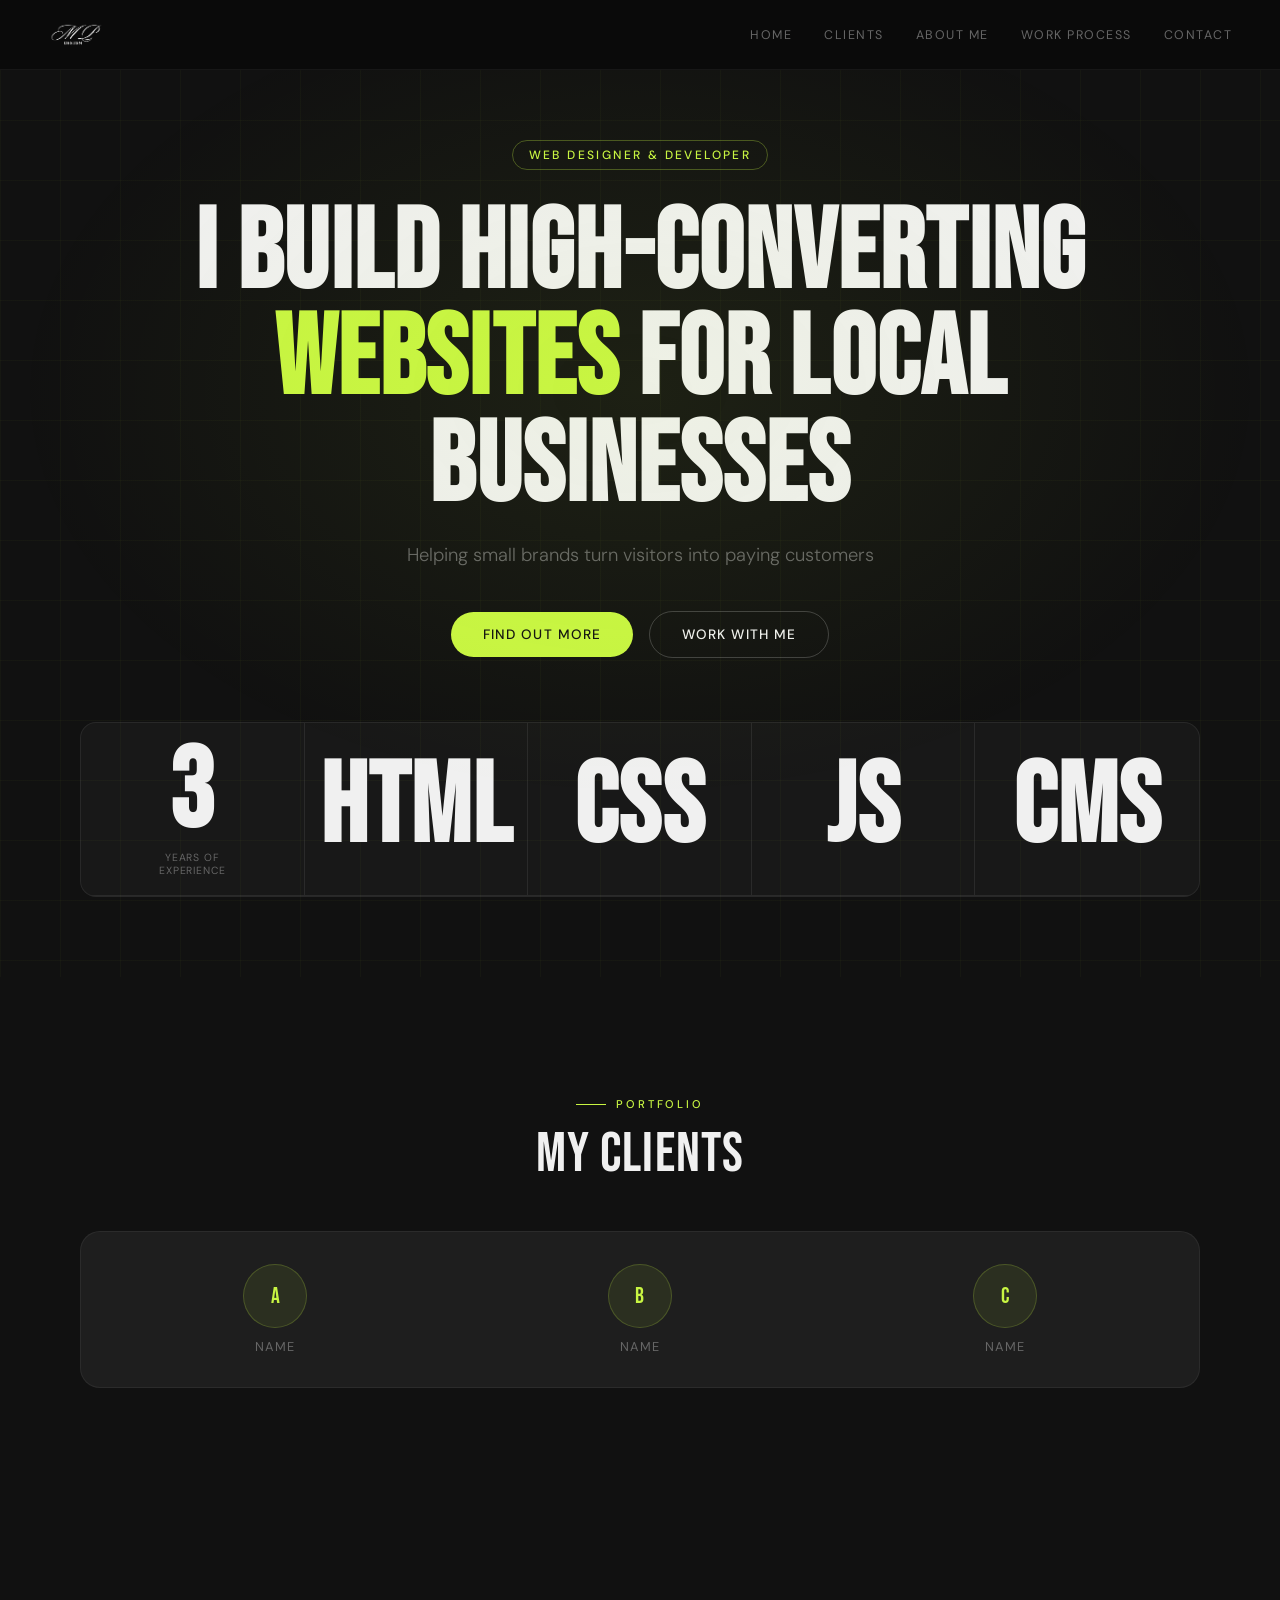
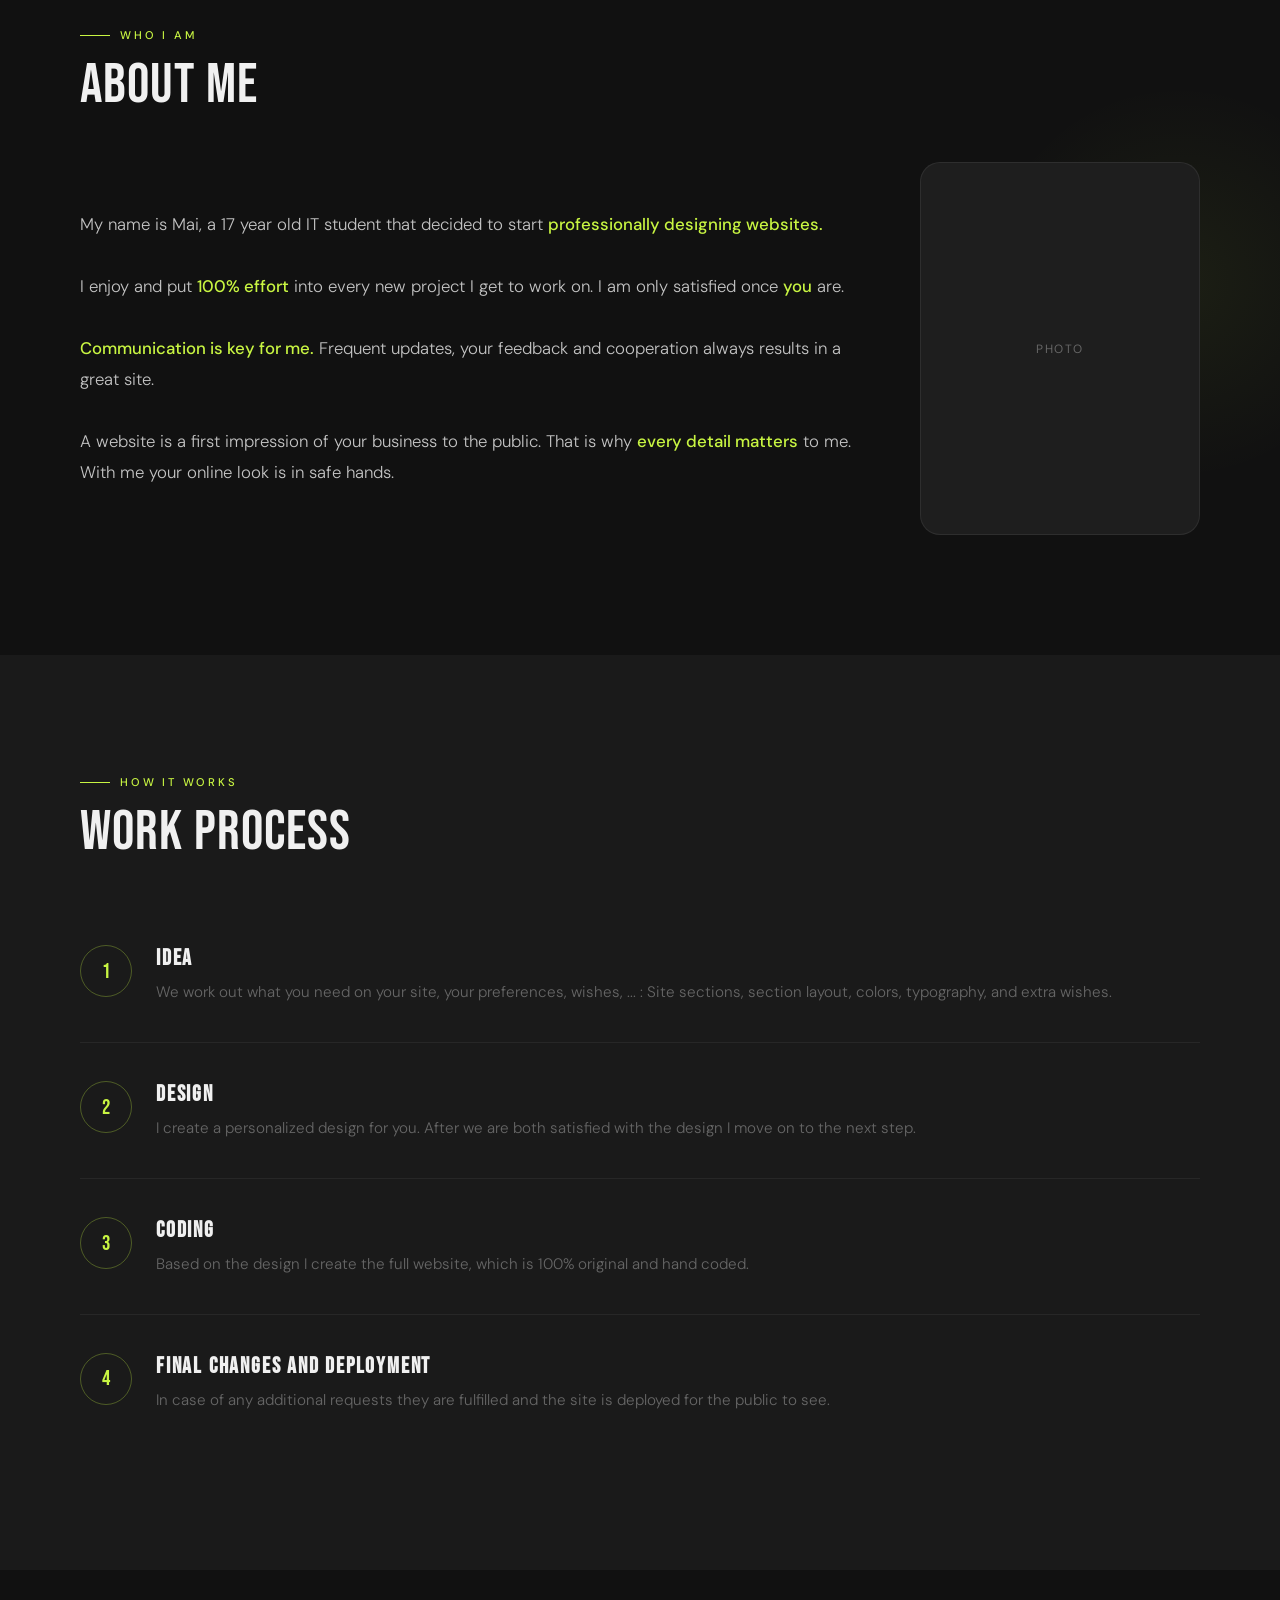
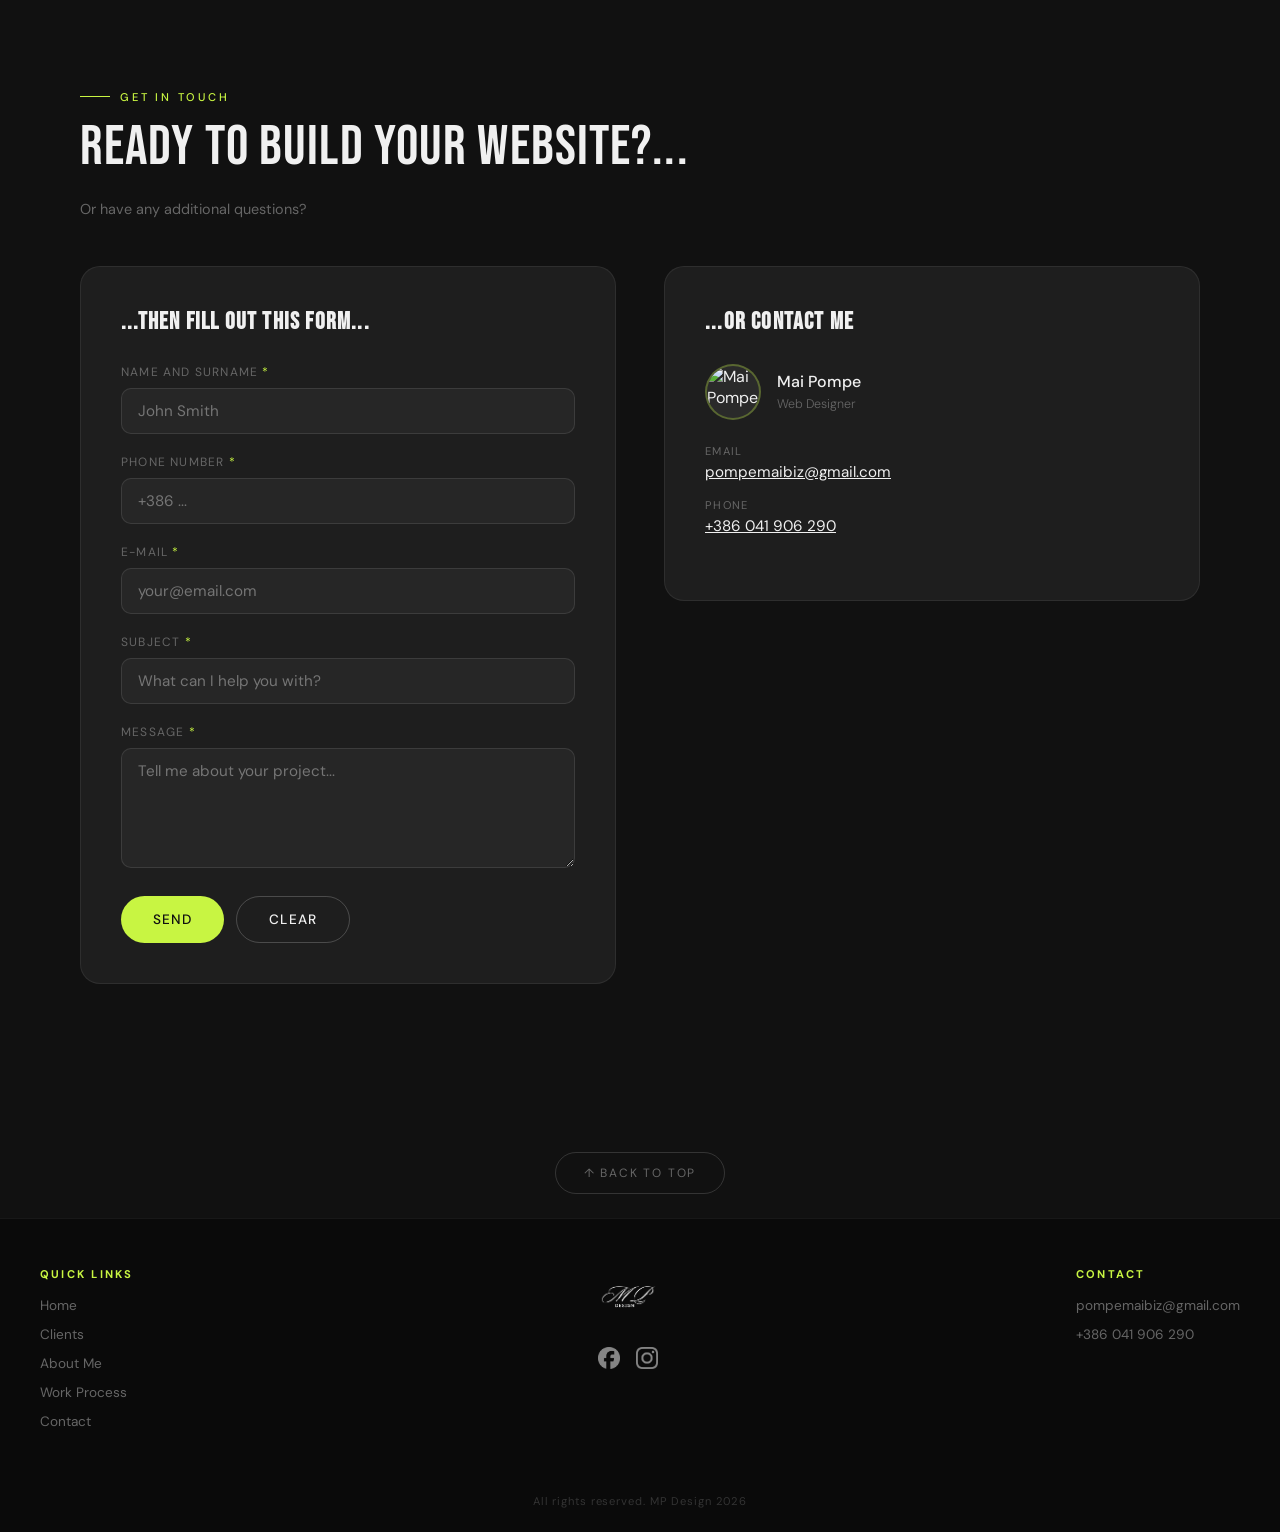
==== index.html @ 606eedf9 "Add files via upload" ====
<!DOCTYPE html>
<html lang="en">
<head>
    <meta charset="UTF-8">
    <meta name="viewport" content="width=device-width, initial-scale=1.0">
    <title>MP Design</title>

    <link rel="preconnect" href="https://fonts.googleapis.com">
    <link rel="preconnect" href="https://fonts.gstatic.com" crossorigin>
    <link href="https://fonts.googleapis.com/css2?family=Bebas+Neue&family=DM+Sans:ital,opsz,wght@0,9..40,300;0,9..40,400;0,9..40,500;1,9..40,300&display=swap" rel="stylesheet">

    <link rel="stylesheet" href="portfolio.css">
</head>
<body>
    <nav id="navbar">
        <div class="nav-logo">
            <img src="img/logoWhite.png" alt="logo">
        </div>
        <button class="nav-toggle" id="toggle" aria-label="Toggle menu">
            <span></span><span></span><span></span>
        </button>
    </nav>

    <div class="nav-drawer" id="drawer">
        <a href="#landingPage">Home</a>
        <a href="#clients">Clients</a>
        <a href="#aboutMe">About Me</a>
        <a href="#workProcess">Work Process</a>
        <a href="#contact">Contact</a>
    </div>

    <nav id="desktopNavbar">
        <img src="img/logoWhite.png" alt="logo">
        <a href="#landingPage">Home</a>
        <a href="#clients">Clients</a>
        <a href="#aboutMe">About Me</a>
        <a href="#workProcess">Work Process</a>
        <a href="#contact">Contact</a>
    </nav>

    <section id="landingPage">
        <div class="landing-eyebrow">Web Designer & Developer</div>
        <h1>I Build High-Converting <span class="accent">Websites</span> for Local Businesses</h1>
        <h2>Helping small brands turn visitors into paying customers</h2>

        <div id="landingPageButtons">
            <button type="button" class="btn-primary" onclick="location.href='#aboutMe'">Find out more</button>
            <button type="button" class="btn-secondary" onclick="location.href='#contact'">Work with me</button>
        </div>

        <div id="skillsLine">
            <div class="skillBox">
                <h1>3</h1>
                <p>Years of experience</p>
            </div>
            <div class="skillBox"><h1>HTML</h1></div>
            <div class="skillBox"><h1>CSS</h1></div>
            <div class="skillBox"><h1>JS</h1></div>
            <div class="skillBox"><h1>CMS</h1></div>
        </div>
    </section>

    <section id="clients" class="reveal">
        <div class="section-label">Portfolio</div>
        <div class="section-title">MY CLIENTS</div>

        <div id="clientLine">
            <div class="client">
                <div class="client-avatar">A</div>
                <p>Name</p>
            </div>
            <div class="client">
                <div class="client-avatar">B</div>
                <p>Name</p>
            </div>
            <div class="client">
                <div class="client-avatar">C</div>
                <p>Name</p>
            </div>
        </div>
    </section>

    <section id="aboutMe" class="reveal">
        <div class="section-label">Who I am</div>
        <div class="section-title">ABOUT ME</div>

        <div id="aboutMeContent">
            <p>
                My name is Mai, a 17 year old IT student
                that decided to start <span class="highlight">professionally
                designing websites.</span><br><br>

                I enjoy and put <span class="highlight">100% effort</span> into every new
                project I get to work on. I am only satisfied
                once <span class="highlight">you</span> are.<br><br>

                <span class="highlight">Communication is key for me.</span> Frequent
                updates, your feedback and cooperation
                always results in a great site.<br><br>

                A website is a first impression of your
                business to the public. That is why <span class="highlight">every
                detail matters</span> to me. With me your online
                look is in safe hands.
            </p>

            <div class="about-image-wrap">
                <img src="#" alt="Mai Pompe - Owner" onerror="this.style.display='none';this.nextElementSibling.style.display='flex'">
                <div class="about-image-placeholder">Photo</div>
            </div>
        </div>
    </section>

    <section id="workProcess" class="reveal">
        <div class="section-label">How it works</div>
        <div class="section-title">WORK PROCESS</div>

        <div class="process-grid">
            <div class="processStep">
                <div class="processNumber"><p>1</p></div>
                <div class="processDescription">
                    <h2>IDEA</h2>
                    <p>We work out what you need on your site, your preferences, wishes, ... : Site sections, section layout, colors, typography, and extra wishes.</p>
                </div>
            </div>

            <div class="processStep">
                <div class="processNumber"><p>2</p></div>
                <div class="processDescription">
                    <h2>DESIGN</h2>
                    <p>I create a personalized design for you. After we are both satisfied with the design I move on to the next step.</p>
                </div>
            </div>

            <div class="processStep">
                <div class="processNumber"><p>3</p></div>
                <div class="processDescription">
                    <h2>CODING</h2>
                    <p>Based on the design I create the full website, which is 100% original and hand coded.</p>
                </div>
            </div>

            <div class="processStep">
                <div class="processNumber"><p>4</p></div>
                <div class="processDescription">
                    <h2>FINAL CHANGES AND DEPLOYMENT</h2>
                    <p>In case of any additional requests they are fulfilled and the site is deployed for the public to see.</p>
                </div>
            </div>
        </div>
    </section>

    <section id="contact" class="reveal">
        <div class="section-label">Get in touch</div>
        <div class="section-title">READY TO BUILD YOUR WEBSITE?...</div>
        <p>Or have any additional questions?</p>

        <div class="contact-layout">
            <form action="https://formspree.io/f/mpqjjole" method="POST">
                <h1>...THEN FILL OUT THIS FORM...</h1>

                <div class="form-group">
                    <label for="nameSurname">Name and Surname <span class="required">*</span></label>
                    <input type="text" id="nameSurname" name="Name and Surname" required placeholder="John Smith">
                </div>

                <div class="form-group">
                    <label for="phoneNumber">Phone Number <span class="required">*</span></label>
                    <input type="tel" id="phoneNumber" name="Phone Number" required placeholder="+386 ...">
                </div>

                <div class="form-group">
                    <label for="email">E-mail <span class="required">*</span></label>
                    <input type="email" id="email" name="E-mail" required placeholder="your@email.com">
                </div>

                <div class="form-group">
                    <label for="subject">Subject <span class="required">*</span></label>
                    <input type="text" id="subject" name="Subject" required placeholder="What can I help you with?">
                </div>

                <div class="form-group">
                    <label for="message">Message <span class="required">*</span></label>
                    <textarea id="message" name="Message" placeholder="Tell me about your project..."></textarea>
                </div>

                <div id="formButtons">
                    <button type="submit" class="btn-primary">SEND</button>
                    <button type="reset" class="btn-secondary">CLEAR</button>
                </div>
            </form>

            <div id="contactInfo">
                <h1>...OR CONTACT ME</h1>

                <div class="specificContactInfo" id="ownerContactInfo">
                    <img src="#" alt="Mai Pompe - Owner" onerror="this.style.background='#2a2a2a'">
                    <h3>Mai Pompe <br><span>Web Designer</span></h3>
                </div>

                <div class="specificContactInfo">
                    <div class="contact-detail-row">
                        <span class="label">Email</span>
                        <span class="value"><a href="mailto:pompemaibiz@gmail.com">pompemaibiz@gmail.com</a></span>
                    </div>
                    <div class="contact-detail-row">
                        <span class="label">Phone</span>
                        <span class="value"><a href="tel:+386041906290">+386 041 906 290</a></span>
                    </div>
                </div>
            </div>
        </div>
    </section>

    <div id="backToTopButton">
        <button type="button" onclick="window.scrollTo({top:0,behavior:'smooth'})">↑ BACK TO TOP</button>
    </div>

    <footer>
        <div class="footer-inner">
            <div class="footerSection">
                <h2>Quick Links</h2>
                <a href="#landingPage">Home</a>
                <a href="#clients">Clients</a>
                <a href="#aboutMe">About Me</a>
                <a href="#workProcess">Work Process</a>
                <a href="#contact">Contact</a>
            </div>

            <div class="footerSection" style="align-items:center;">
                <img src="img/logoWhite.png" alt="logo" class="footer-logo">
                <div id="socialMedia">
                    <a href="https://www.facebook.com/profile.php?id=61580860101580"><img src="img/facebookLogo.png" alt="Facebook"></a>
                    <a href="https://www.instagram.com/mpcomponentry/"><img src="img/instagramLogo.png" alt="Instagram"></a>
                </div>
            </div>

            <div class="footerSection">
                <h2>Contact</h2>
                <a href="mailto:pompemaibiz@gmail.com">pompemaibiz@gmail.com</a>
                <a href="tel:+386041906290">+386 041 906 290</a>
            </div>
        </div>
    </footer>

    <p id="copyright">All rights reserved. MP Design 2026</p>

    <script src="portfolio.js"></script>
</body>
</html>
---- portfolio.css ----
:root {
    --lime: #c8f542;
    --dark: #111111;
    --mid: #1a1a1a;
    --surface: #1e1e1e;
    --muted: #666;
    --white: #f0f0f0;
}

*, *::before, *::after { box-sizing: border-box; margin: 0; padding: 0; }

html { scroll-behavior: smooth; }

body {
    background-color: var(--dark);
    color: var(--white);
    font-family: 'DM Sans', sans-serif;
    overflow-x: hidden;
}

/* ==MOBILE NAVBAR== */
#navbar {
    position: fixed;
    top: 0; left: 0; right: 0;
    height: 70px;
    background: rgba(10,10,10,0.92);
    backdrop-filter: blur(16px);
    border-bottom: 1px solid rgba(255,255,255,0.05);
    display: flex;
    align-items: center;
    justify-content: space-between;
    padding: 0 24px;
    z-index: 1000;
    transition: background 0.3s;
}
.nav-logo img { height: 60px; }

.nav-toggle {
    display: flex;
    flex-direction: column;
    gap: 5px;
    cursor: pointer;
    padding: 8px;
    background: none;
    border: none;
}
.nav-toggle span {
    display: block;
    width: 26px; height: 2px;
    background: var(--white);
    border-radius: 2px;
    transition: transform 0.35s cubic-bezier(.77,0,.18,1), opacity 0.25s ease;
    transform-origin: center;
}
#navbar.open .nav-toggle span:nth-child(1) { transform: translateY(7px) rotate(45deg); }
#navbar.open .nav-toggle span:nth-child(2) { opacity: 0; transform: scaleX(0); }
#navbar.open .nav-toggle span:nth-child(3) { transform: translateY(-7px) rotate(-45deg); }

.nav-drawer {
    position: fixed;
    top: 70px; left: 0; right: 0;
    background: rgba(10,10,10,0.97);
    backdrop-filter: blur(20px);
    display: flex;
    flex-direction: column;
    max-height: 0;
    overflow: hidden;
    transition: max-height 0.45s cubic-bezier(.77,0,.18,1), padding 0.35s ease;
    z-index: 999;
    border-bottom: 1px solid rgba(255,255,255,0.05);
}
#navbar.open ~ .nav-drawer { max-height: 400px; padding: 12px 0 20px; }

.nav-drawer a {
    font-family: 'DM Sans', sans-serif;
    font-size: 0.95rem;
    font-weight: 400;
    color: var(--muted);
    text-decoration: none;
    padding: 14px 28px;
    letter-spacing: 0.08em;
    text-transform: uppercase;
    display: flex; align-items: center; gap: 12px;
    transition: color 0.2s, background 0.2s;
}
.nav-drawer a::before {
    content: '';
    display: block;
    width: 5px; height: 5px;
    border-radius: 50%;
    background: var(--lime);
    opacity: 0;
    transition: opacity 0.2s, transform 0.2s;
    transform: scale(0.5);
}
.nav-drawer a:hover { color: var(--white); }
.nav-drawer a:hover::before { opacity: 1; transform: scale(1); }
#navbar.open ~ .nav-drawer a { animation: slideIn 0.4s ease both; }
#navbar.open ~ .nav-drawer a:nth-child(1) { animation-delay: 0.05s; }
#navbar.open ~ .nav-drawer a:nth-child(2) { animation-delay: 0.10s; }
#navbar.open ~ .nav-drawer a:nth-child(3) { animation-delay: 0.15s; }
#navbar.open ~ .nav-drawer a:nth-child(4) { animation-delay: 0.20s; }
#navbar.open ~ .nav-drawer a:nth-child(5) { animation-delay: 0.25s; }

@keyframes slideIn {
    from { opacity: 0; transform: translateX(-14px); }
    to   { opacity: 1; transform: translateX(0); }
}

/* ==DESKTOP NAVBAR== */
#desktopNavbar { display: none; }

/* ==LANDING PAGE== */
#landingPage {
    min-height: 100vh;
    display: flex;
    flex-direction: column;
    justify-content: center;
    align-items: center;
    text-align: center;
    padding: 120px 24px 60px;
    position: relative;
    overflow: hidden;
}

/* Background grain + grid */
#landingPage::before {
    content: '';
    position: absolute;
    inset: 0;
    background-image:
        linear-gradient(rgba(200,245,66,0.03) 1px, transparent 1px),
        linear-gradient(90deg, rgba(200,245,66,0.03) 1px, transparent 1px);
    background-size: 60px 60px;
    pointer-events: none;
}
#landingPage::after {
    content: '';
    position: absolute;
    inset: 0;
    background: radial-gradient(ellipse 70% 60% at 50% 40%, rgba(200,245,66,0.07) 0%, transparent 70%);
    pointer-events: none;
}

.landing-eyebrow {
    font-family: 'DM Sans', sans-serif;
    font-size: 0.75rem;
    font-weight: 500;
    letter-spacing: 0.2em;
    text-transform: uppercase;
    color: var(--lime);
    border: 1px solid rgba(200,245,66,0.3);
    padding: 6px 16px;
    border-radius: 100px;
    margin-bottom: 32px;
    opacity: 0;
    animation: fadeUp 0.8s ease 0.2s forwards;
}

#landingPage h1 {
    font-family: 'Bebas Neue', sans-serif;
    font-size: clamp(2.8rem, 10vw, 7rem);
    line-height: 0.95;
    letter-spacing: 0.01em;
    color: var(--white);
    max-width: 900px;
    opacity: 0;
    animation: fadeUp 0.9s ease 0.4s forwards;
}

#landingPage h1 .accent { color: var(--lime); }

#landingPage h2 {
    font-family: 'DM Sans', sans-serif;
    font-weight: 300;
    font-size: clamp(0.9rem, 2.5vw, 1.15rem);
    color: var(--muted);
    margin-top: 20px;
    max-width: 480px;
    line-height: 1.6;
    opacity: 0;
    animation: fadeUp 0.9s ease 0.6s forwards;
}

#landingPageButtons {
    display: flex;
    justify-content: center;
    align-items: center;
    gap: 16px;
    margin-top: 40px;
    flex-wrap: wrap;
    opacity: 0;
    animation: fadeUp 0.9s ease 0.8s forwards;
}

.btn-primary {
    background: var(--lime);
    color: #111;
    border: none;
    padding: 14px 32px;
    border-radius: 100px;
    font-family: 'DM Sans', sans-serif;
    font-size: 0.85rem;
    font-weight: 500;
    letter-spacing: 0.08em;
    text-transform: uppercase;
    cursor: pointer;
    transition: transform 0.2s ease, box-shadow 0.2s ease;
}
.btn-primary:hover {
    transform: translateY(-2px);
    box-shadow: 0 8px 30px rgba(200,245,66,0.35);
}

.btn-secondary {
    background: transparent;
    color: var(--white);
    border: 1px solid rgba(255,255,255,0.2);
    padding: 14px 32px;
    border-radius: 100px;
    font-family: 'DM Sans', sans-serif;
    font-size: 0.85rem;
    font-weight: 500;
    letter-spacing: 0.08em;
    text-transform: uppercase;
    cursor: pointer;
    transition: border-color 0.2s, color 0.2s, transform 0.2s;
}
.btn-secondary:hover {
    border-color: var(--lime);
    color: var(--lime);
    transform: translateY(-2px);
}

#skillsLine {
    background: rgba(255,255,255,0.03);
    border: 1px solid rgba(255,255,255,0.07);
    border-radius: 16px;
    display: grid;
    grid-template-columns: repeat(auto-fit, minmax(90px, 1fr));
    width: 100%;
    margin-top: 64px;
    opacity: 0;
    animation: fadeUp 0.9s ease 1s forwards;
    overflow: hidden;
}

.skillBox {
    display: flex;
    flex-direction: column;
    align-items: center;
    justify-content: center;
    padding: 18px 12px;
    border-right: 1px solid rgba(255,255,255,0.08);
    border-bottom: 1px solid rgba(255,255,255,0.08);
}
.skillBox:last-child { border-right: none; }

.skillBox h1 {
    font-family: 'Bebas Neue', sans-serif;
    font-size: clamp(1.1rem, 3vw, 1.6rem);
    letter-spacing: 0.05em;
    color: var(--lime);
    line-height: 1;
}

.skillBox p {
    color: var(--muted);
    font-size: 0.65rem;
    letter-spacing: 0.08em;
    text-transform: uppercase;
    text-align: center;
    max-width: 80px;
    margin-top: 4px;
}

@keyframes fadeUp {
    from { opacity: 0; transform: translateY(24px); }
    to   { opacity: 1; transform: translateY(0); }
}

/* ==SECTION SHARED== */
section { padding: 100px 24px; }

.section-label {
    font-family: 'DM Sans', sans-serif;
    font-size: 0.7rem;
    font-weight: 500;
    letter-spacing: 0.25em;
    text-transform: uppercase;
    color: var(--lime);
    display: flex;
    align-items: center;
    gap: 10px;
    margin-bottom: 16px;
}
.section-label::before {
    content: '';
    display: inline-block;
    width: 30px;
    height: 1px;
    background: var(--lime);
}

.section-title {
    font-family: 'Bebas Neue', sans-serif;
    font-size: clamp(2rem, 6vw, 3.5rem);
    letter-spacing: 0.02em;
    color: var(--white);
    line-height: 1;
    margin-bottom: 48px;
}

/* ==CLIENTS== */
#clients { text-align: center; }
#clients .section-label, #clients .section-title { justify-content: center; text-align: center; }
#clients .section-label { justify-content: center; }

#clientLine {
    background: var(--surface);
    border: 1px solid rgba(255,255,255,0.06);
    border-radius: 20px;
    display: flex;
    justify-content: space-around;
    align-items: center;
    padding: 32px 24px;
    gap: 24px;
    flex-wrap: wrap;
}

.client {
    display: flex;
    flex-direction: column;
    align-items: center;
    gap: 10px;
}

.client-avatar {
    height: 64px; width: 64px;
    border-radius: 50%;
    background: rgba(200,245,66,0.08);
    border: 1px solid rgba(200,245,66,0.2);
    display: flex;
    align-items: center;
    justify-content: center;
    font-family: 'Bebas Neue', sans-serif;
    font-size: 1.4rem;
    color: var(--lime);
}

.client p {
    color: var(--muted);
    font-size: 0.8rem;
    letter-spacing: 0.08em;
    text-transform: uppercase;
}

/* ==ABOUT ME== */
#aboutMe { position: relative; overflow: hidden; }

#aboutMe::before {
    content: '';
    position: absolute;
    right: -100px; top: 50%;
    transform: translateY(-50%);
    width: 400px; height: 400px;
    border-radius: 50%;
    background: radial-gradient(circle, rgba(200,245,66,0.06) 0%, transparent 70%);
    pointer-events: none;
}

#aboutMeContent {
    display: flex;
    flex-direction: column;
    gap: 40px;
}

#aboutMeContent p {
    color: rgba(240,240,240,0.8);
    font-weight: 300;
    font-size: 1rem;
    line-height: 1.85;
}

.highlight { color: var(--lime); font-weight: 500; }

.about-image-wrap {
    width: 100%;
    aspect-ratio: 3/4;
    max-height: 420px;
    background: var(--surface);
    border-radius: 20px;
    border: 1px solid rgba(255,255,255,0.07);
    overflow: hidden;
    position: relative;
}
.about-image-wrap img {
    width: 100%; height: 100%;
    object-fit: cover;
    display: block;
}
.about-image-placeholder {
    width: 100%; height: 100%;
    display: flex;
    align-items: center;
    justify-content: center;
    color: var(--muted);
    font-size: 0.75rem;
    letter-spacing: 0.12em;
    text-transform: uppercase;
}

/* ==WORK PROCESS== */
#workProcess { background: var(--mid); }

.process-grid {
    display: flex;
    flex-direction: column;
    gap: 2px;
}

.processStep {
    display: flex;
    align-items: flex-start;
    gap: 24px;
    padding: 28px 0;
    border-bottom: 1px solid rgba(255,255,255,0.06);
    transition: background 0.2s;
}
.processStep:last-child { border-bottom: none; }

.processNumber {
    flex-shrink: 0;
    background: transparent;
    border: 1px solid rgba(200,245,66,0.3);
    border-radius: 50%;
    height: 52px; width: 52px;
    display: flex;
    justify-content: center;
    align-items: center;
    transition: background 0.3s, border-color 0.3s;
}
.processStep:hover .processNumber {
    background: var(--lime);
    border-color: var(--lime);
}
.processNumber p {
    font-family: 'Bebas Neue', sans-serif;
    font-size: 1.3rem;
    color: var(--lime);
    transition: color 0.3s;
}
.processStep:hover .processNumber p { color: #111; }

.processDescription h2 {
    font-family: 'Bebas Neue', sans-serif;
    font-size: 1.4rem;
    letter-spacing: 0.08em;
    color: var(--white);
    margin-bottom: 8px;
}
.processDescription p {
    color: var(--muted);
    font-size: 0.9rem;
    line-height: 1.7;
    font-weight: 300;
}

/* ==CONTACT== */
#contact {}

#contact > p {
    color: var(--muted);
    font-size: 0.9rem;
    margin-bottom: 48px;
    margin-top: -24px;
}

.contact-layout {
    display: flex;
    flex-direction: column;
    gap: 48px;
}

#contact form {
    display: flex;
    flex-direction: column;
    gap: 20px;
    background: var(--surface);
    border: 1px solid rgba(255,255,255,0.07);
    border-radius: 20px;
    padding: 32px 24px;
}

#contact form h1 {
    font-family: 'Bebas Neue', sans-serif;
    font-size: 1.5rem;
    letter-spacing: 0.05em;
    color: var(--white);
    margin-bottom: 8px;
}

.form-group {
    display: flex;
    flex-direction: column;
    gap: 8px;
}

#contact form label {
    color: var(--muted);
    font-size: 0.75rem;
    letter-spacing: 0.1em;
    text-transform: uppercase;
}

#contact form input,
#contact form textarea {
    background: rgba(255,255,255,0.04);
    border: 1px solid rgba(255,255,255,0.1);
    border-radius: 10px;
    padding: 12px 16px;
    color: var(--white);
    font-family: 'DM Sans', sans-serif;
    font-size: 0.95rem;
    transition: border-color 0.2s, background 0.2s;
    outline: none;
}
#contact form input:focus,
#contact form textarea:focus {
    border-color: var(--lime);
    background: rgba(200,245,66,0.04);
}
#contact form textarea { min-height: 120px; resize: vertical; }

.required { color: var(--lime); }

#formButtons {
    display: flex;
    gap: 12px;
    padding-top: 8px;
}

#contactInfo {
    background: var(--surface);
    border: 1px solid rgba(255,255,255,0.07);
    border-radius: 20px;
    padding: 32px 24px;
}

#contactInfo h1 {
    font-family: 'Bebas Neue', sans-serif;
    font-size: 1.5rem;
    letter-spacing: 0.05em;
    color: var(--white);
    margin-bottom: 28px;
}

.specificContactInfo {
    margin-bottom: 24px;
}

#ownerContactInfo {
    display: flex;
    flex-direction: row;
    align-items: center;
    gap: 16px;
    margin-bottom: 24px;
}

#ownerContactInfo img {
    height: 56px; width: 56px;
    border-radius: 50%;
    object-fit: cover;
    background: var(--mid);
    border: 2px solid rgba(200,245,66,0.3);
}

#ownerContactInfo h3 {
    color: var(--white);
    font-weight: 500;
    font-size: 1rem;
}
#ownerContactInfo h3 span {
    color: var(--muted);
    font-size: 0.78rem;
    font-weight: 300;
}

.contact-detail-row {
    display: flex;
    flex-direction: column;
    gap: 4px;
    margin-bottom: 16px;
}
.contact-detail-row .label {
    color: var(--muted);
    font-size: 0.7rem;
    letter-spacing: 0.12em;
    text-transform: uppercase;
}
.contact-detail-row .value {
    color: var(--white);
    font-size: 0.95rem;
}

.contact-detail-row .value a {
    color: var(--white);
    font-size: 0.95rem;
}

/* ==BACK TO TOP== */
#backToTopButton {
    display: flex;
    justify-content: center;
    padding: 48px 0 24px;
}
#backToTopButton button {
    background: transparent;
    border: 1px solid rgba(255,255,255,0.15);
    color: var(--muted);
    font-family: 'DM Sans', sans-serif;
    font-size: 0.75rem;
    letter-spacing: 0.15em;
    text-transform: uppercase;
    padding: 12px 28px;
    border-radius: 100px;
    cursor: pointer;
    display: flex;
    align-items: center;
    gap: 8px;
    transition: color 0.2s, border-color 0.2s;
}
#backToTopButton button:hover {
    color: var(--lime);
    border-color: var(--lime);
}

/* ==FOOTER== */
footer {
    background: #0a0a0a;
    border-top: 1px solid rgba(255,255,255,0.06);
    display: flex;
    flex-direction: column;
    align-items: center;
    padding: 48px 24px;
    gap: 40px;
}

.footer-inner {
    width: 100%;
    max-width: 1200px;
    display: flex;
    flex-direction: column;
    gap: 40px;
}

.footerSection { display: flex; flex-direction: column; gap: 12px; }
.footerSection h2 {
    font-family: 'DM Sans', sans-serif;
    font-size: 0.7rem;
    letter-spacing: 0.2em;
    text-transform: uppercase;
    color: var(--lime);
    margin-bottom: 4px;
}
.footerSection p,
.footerSection a {
    color: var(--muted);
    font-size: 0.85rem;
    text-decoration: none;
    transition: color 0.2s;
}
.footerSection a:hover { color: var(--white); }

footer img.footer-logo { width: 60px; height: 60px; margin-bottom: 8px; }

#socialMedia { display: flex; gap: 16px; }
#socialMedia img {
    height: 22px; width: 22px;
    opacity: 0.5;
    transition: opacity 0.2s;
    cursor: pointer;
}
#socialMedia img:hover { opacity: 1; }

#copyright {
    color: #333;
    font-size: 0.7rem;
    letter-spacing: 0.08em;
    background: #0a0a0a;
    text-align: center;
    padding: 16px 0 24px;
}

/* ==SCROLL REVEAL== */
.reveal {
    opacity: 0;
    transform: translateY(30px);
    transition: opacity 0.7s ease, transform 0.7s ease;
}
.reveal.visible {
    opacity: 1;
    transform: none;
}

/* ==DESKTOP BREAKPOINT== */
@media (min-width: 768px) {
    #navbar { display: none; }
    .nav-drawer { display: none; }

    #desktopNavbar {
        display: flex;
        position: fixed;
        top: 0; left: 0; right: 0;
        height: 70px;
        background: rgba(10,10,10,0.92);
        backdrop-filter: blur(16px);
        border-bottom: 1px solid rgba(255,255,255,0.05);
        align-items: center;
        padding: 0 48px;
        z-index: 1000;
        gap: 32px;
    }

    #desktopNavbar img { height: 56px; margin-right: auto; }

    #desktopNavbar a {
        font-family: 'DM Sans', sans-serif;
        font-size: 0.78rem;
        font-weight: 400;
        letter-spacing: 0.12em;
        text-transform: uppercase;
        color: var(--muted);
        text-decoration: none;
        transition: color 0.2s;
        position: relative;
    }
    #desktopNavbar a::after {
        content: '';
        position: absolute;
        bottom: -4px; left: 0; right: 0;
        height: 1px;
        background: var(--lime);
        transform: scaleX(0);
        transition: transform 0.25s ease;
    }
    #desktopNavbar a:hover { color: var(--white); }
    #desktopNavbar a:hover::after { transform: scaleX(1); }

    /* LANDING */
    #landingPage { padding-top: 100px; }

    /* ABOUT */
    #aboutMeContent {
        flex-direction: row;
        align-items: center;
        gap: 60px;
    }
    #aboutMeContent p { font-size: 1.05rem; }
    .about-image-wrap {
        flex-shrink: 0;
        width: 280px;
        max-height: 380px;
    }

    /* PROCESS */
    .processStep { padding: 36px 0; }
    .processDescription p { font-size: 0.95rem; }

    /* CONTACT */
    .contact-layout { flex-direction: row; align-items: flex-start; }
    #contact form, #contactInfo { flex: 1; }

    /* FOOTER */
    .footer-inner {
        flex-direction: row;
        justify-content: space-between;
        align-items: flex-start;
    }

    .footerSection { min-width: 140px; }
}

@media (min-width: 1024px) {
    section { padding: 120px 80px; }
    #landingPage { padding: 140px 80px 80px; }
    #contact form { padding: 40px; }
    #contactInfo { padding: 40px; }
}
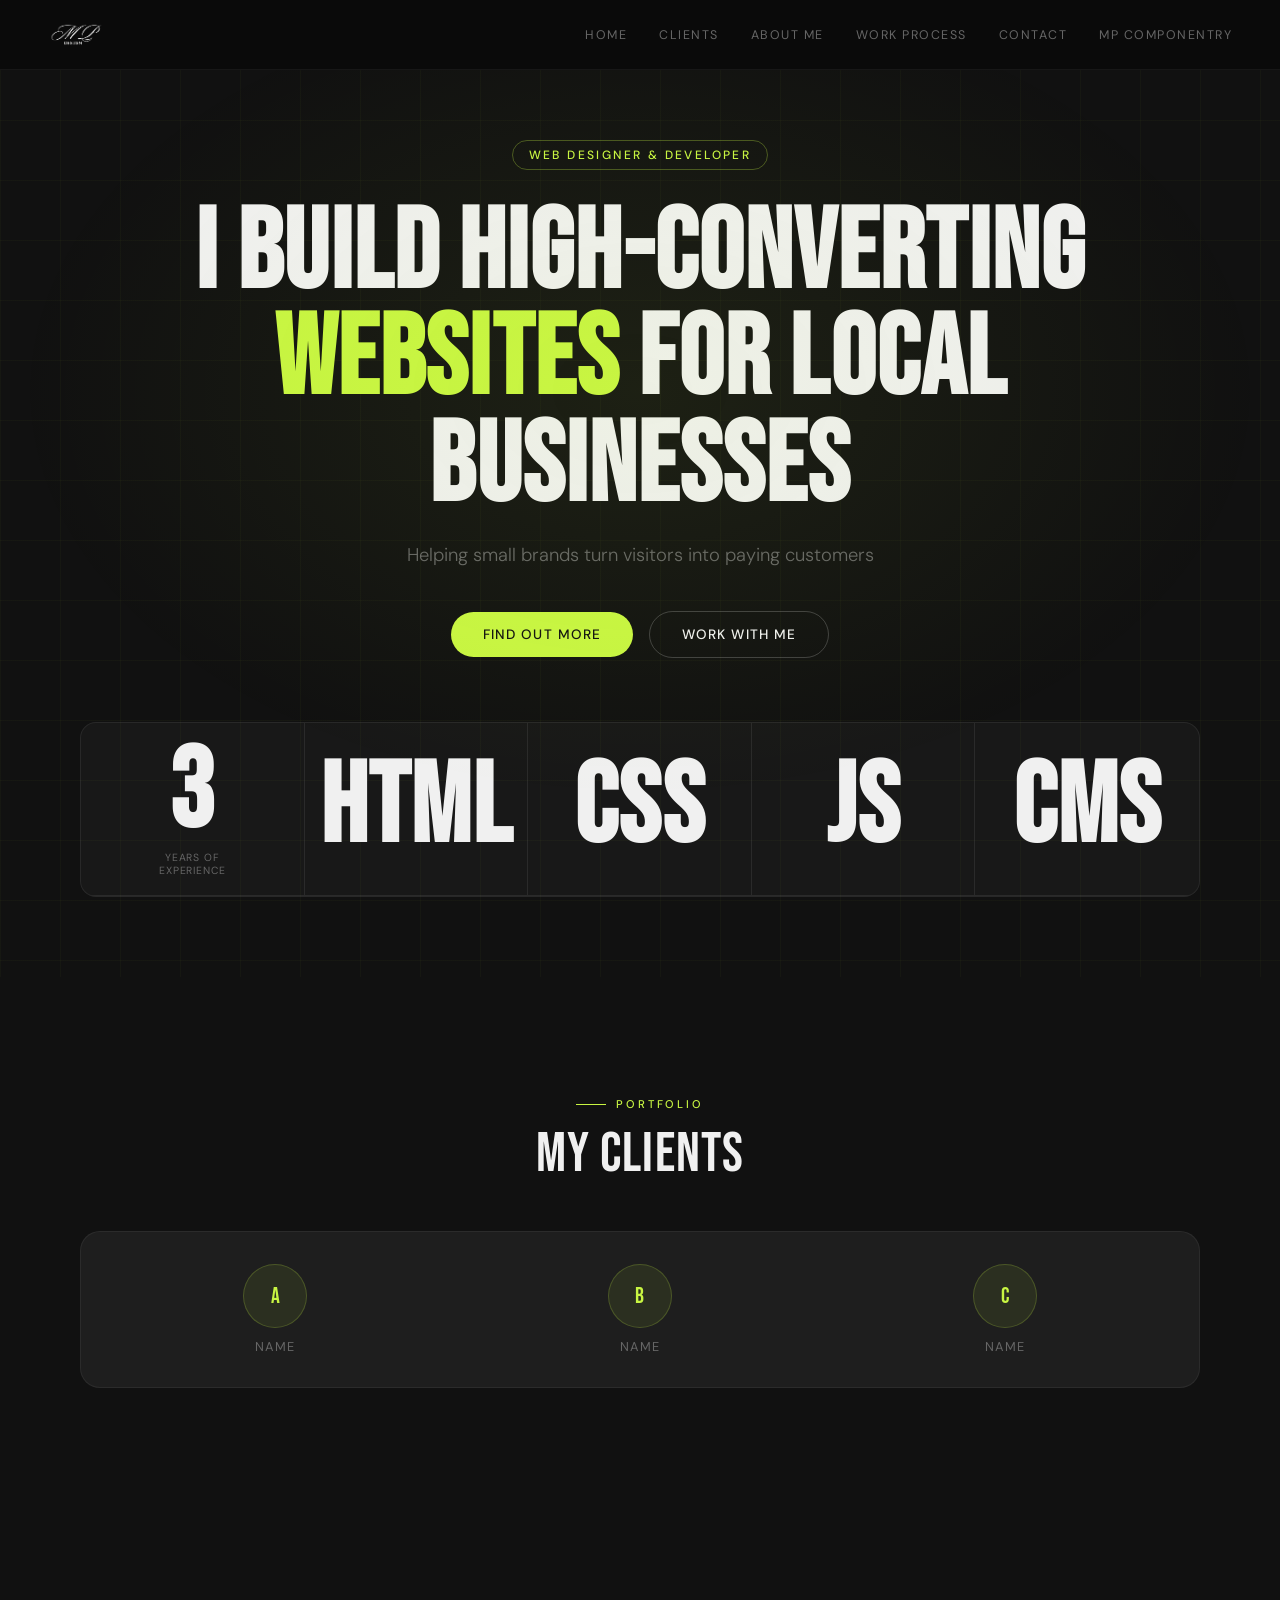
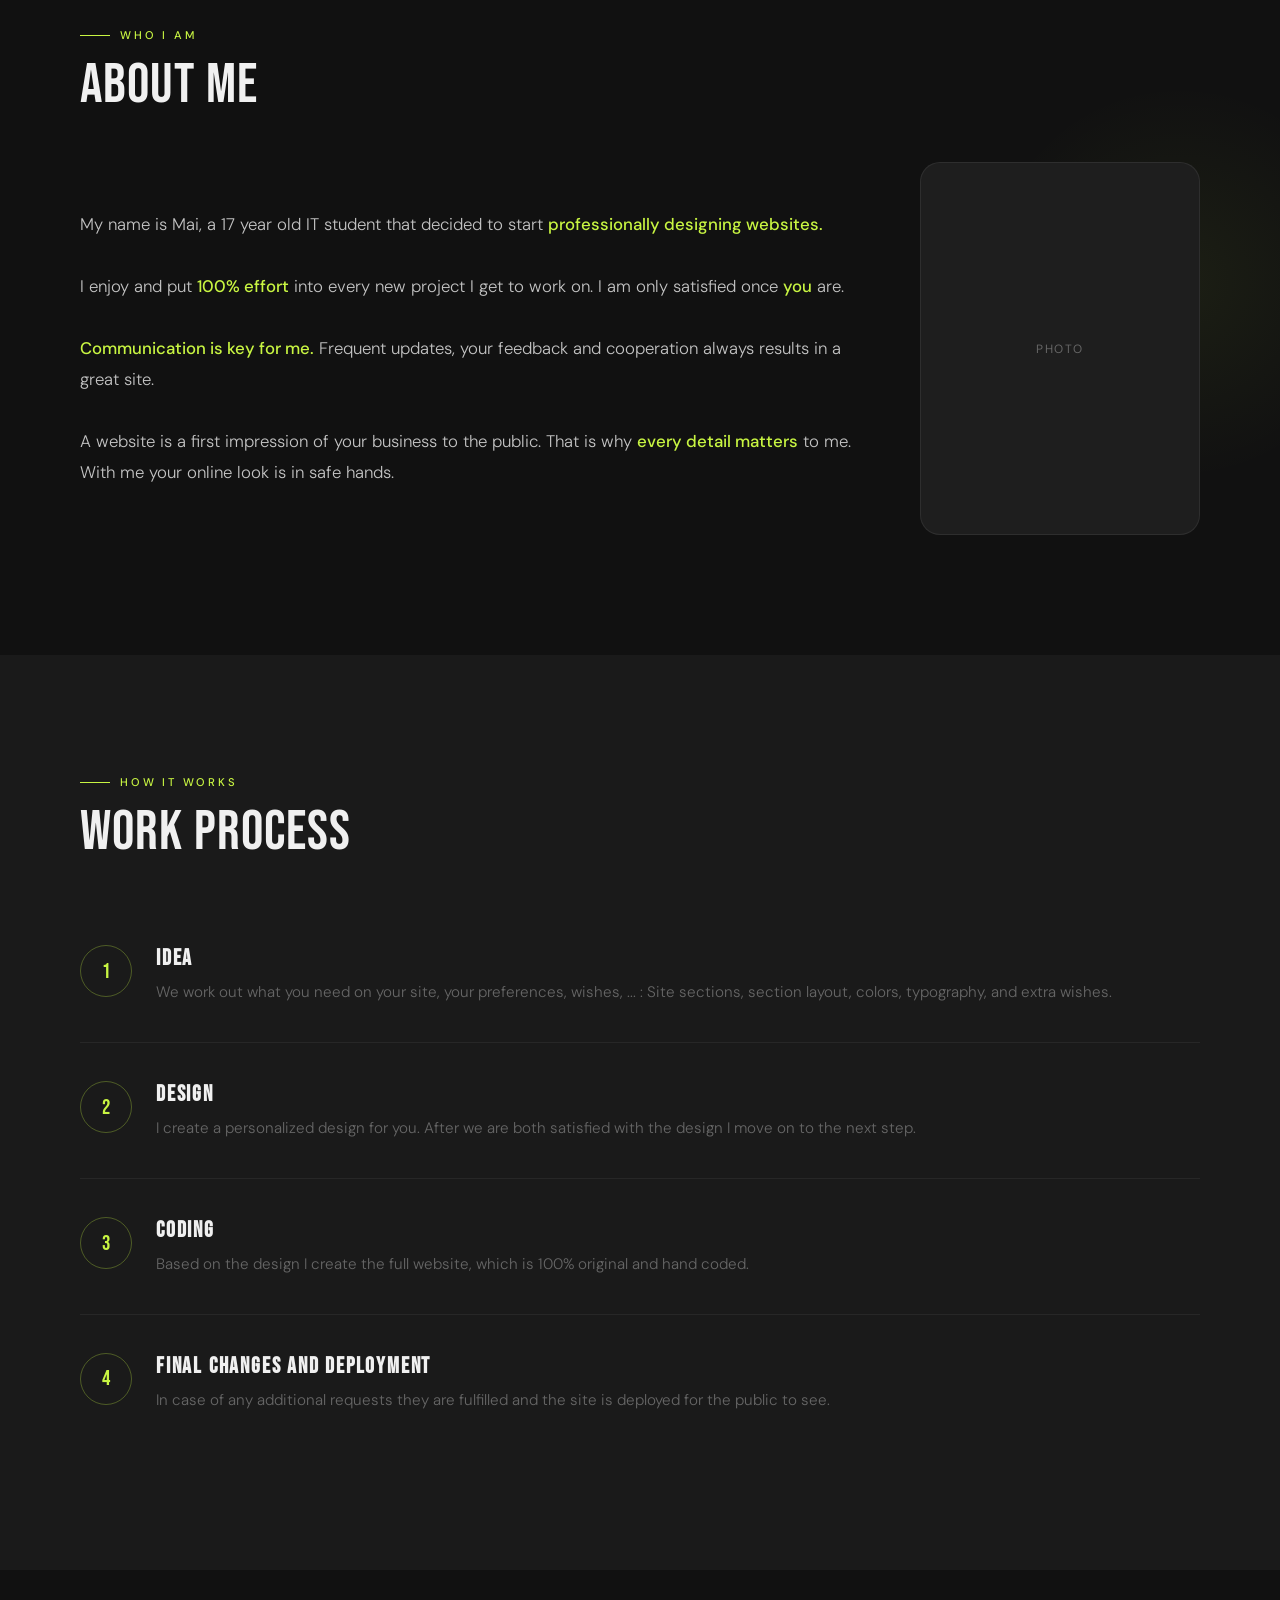
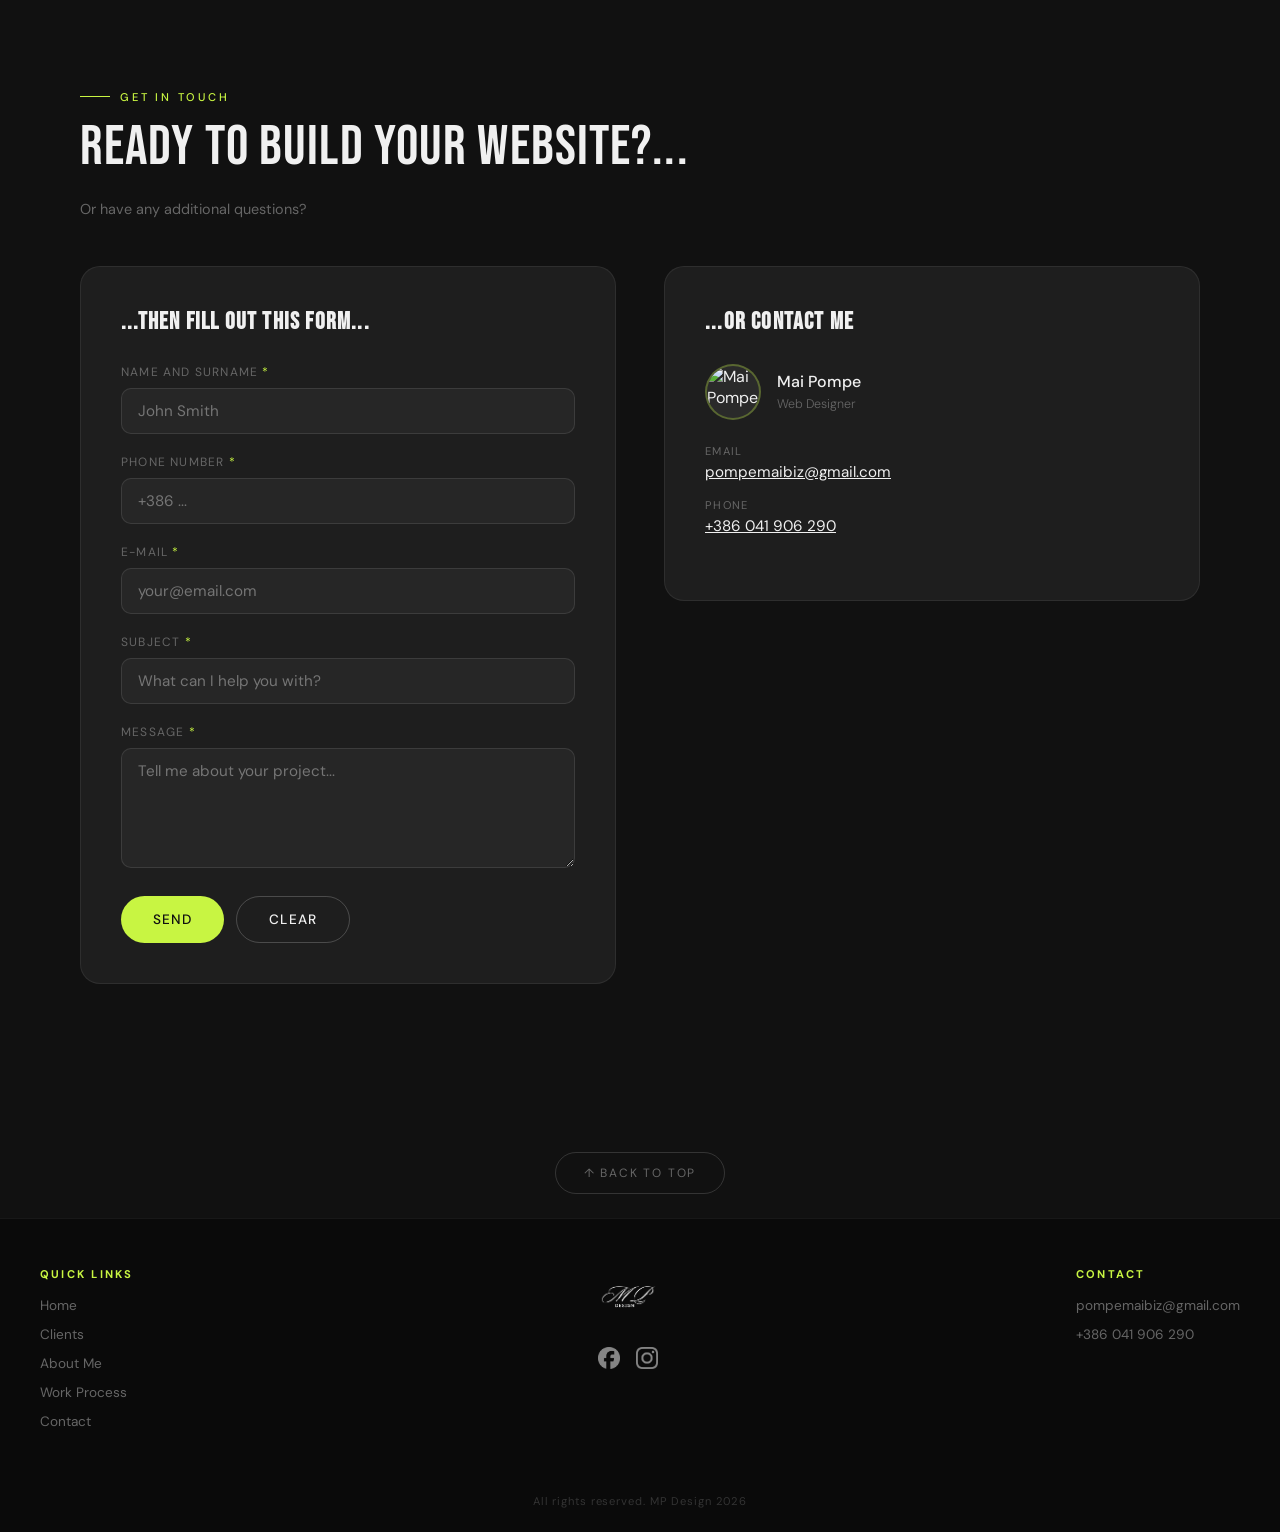
==== commit 8903fa46: "MP Componentry added" ====
--- a/index.html
+++ b/index.html
@@ -27,6 +27,7 @@
         <a href="#aboutMe">About Me</a>
         <a href="#workProcess">Work Process</a>
         <a href="#contact">Contact</a>
+        <a href="componentry.html">MP Componentry</a>
     </div>
 
     <nav id="desktopNavbar">
@@ -36,6 +37,7 @@
         <a href="#aboutMe">About Me</a>
         <a href="#workProcess">Work Process</a>
         <a href="#contact">Contact</a>
+        <a href="componentry.html">MP Componentry</a>
     </nav>
 
     <section id="landingPage">
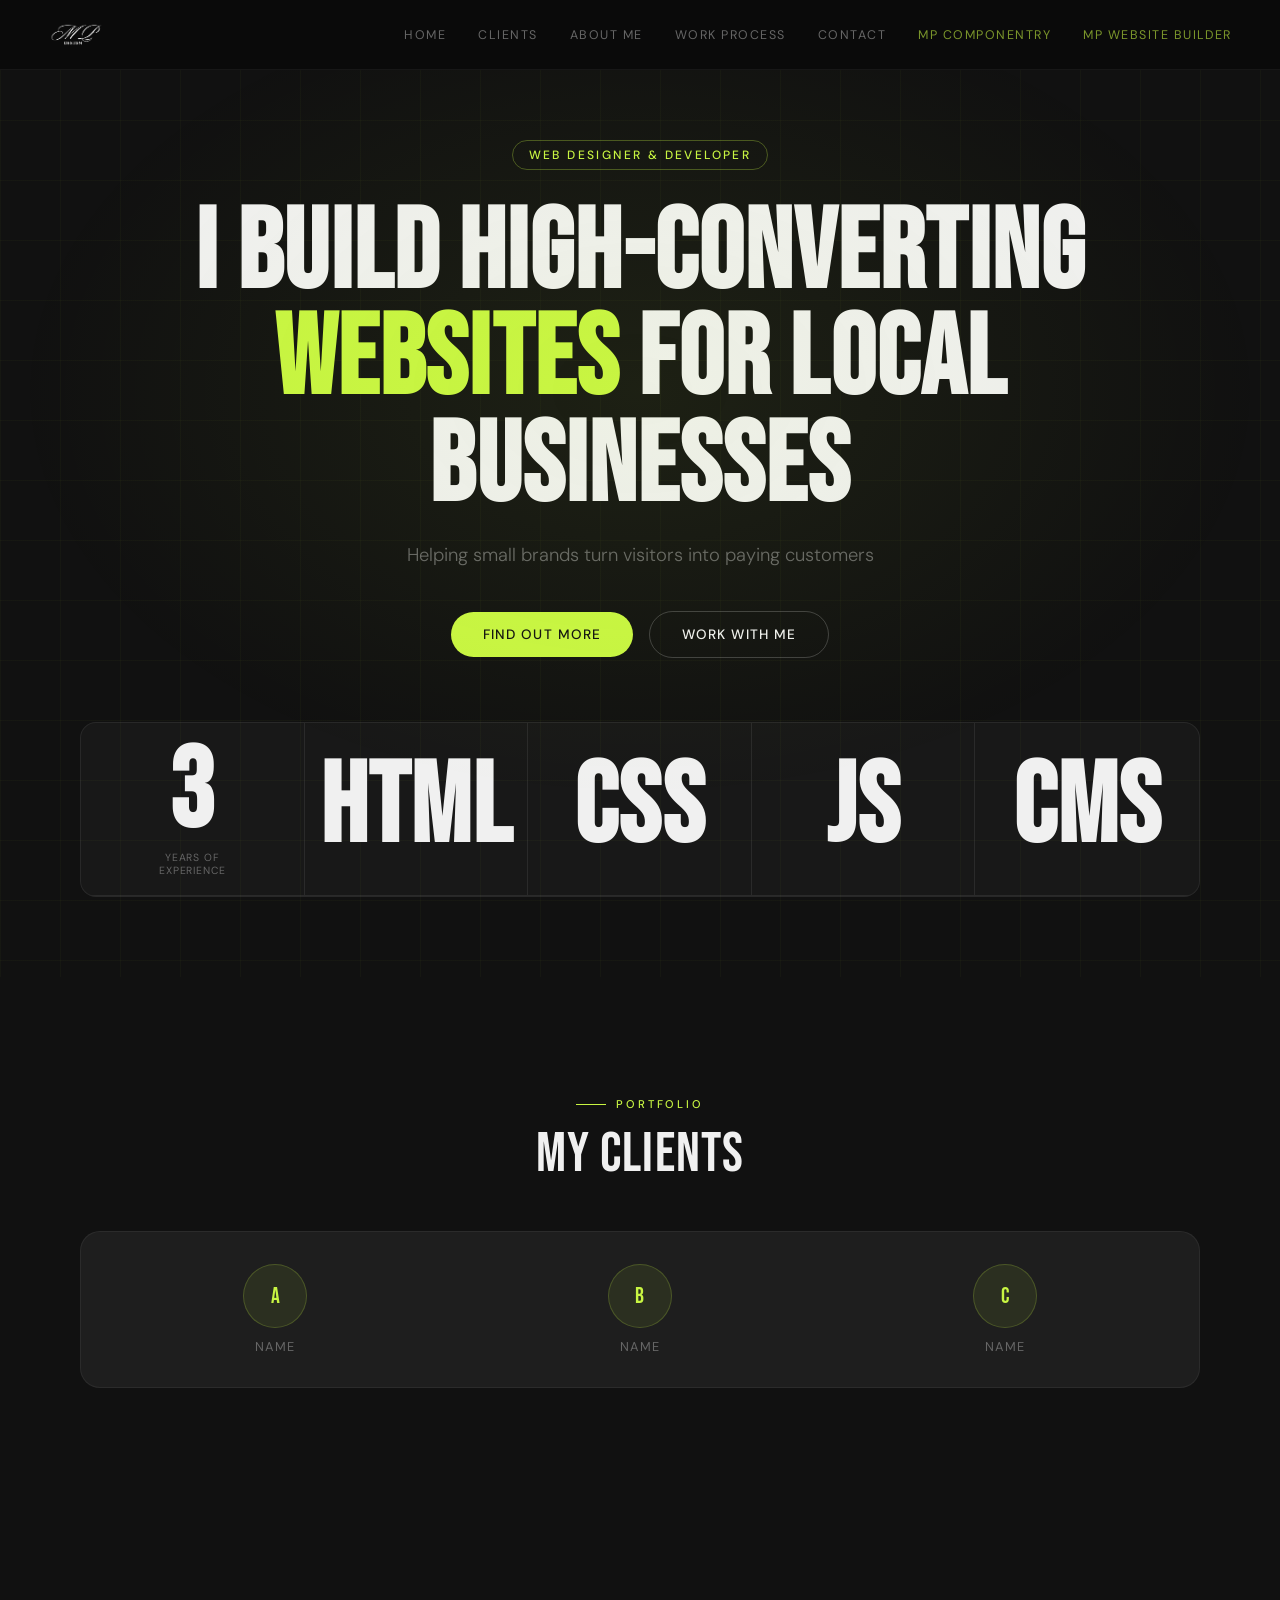
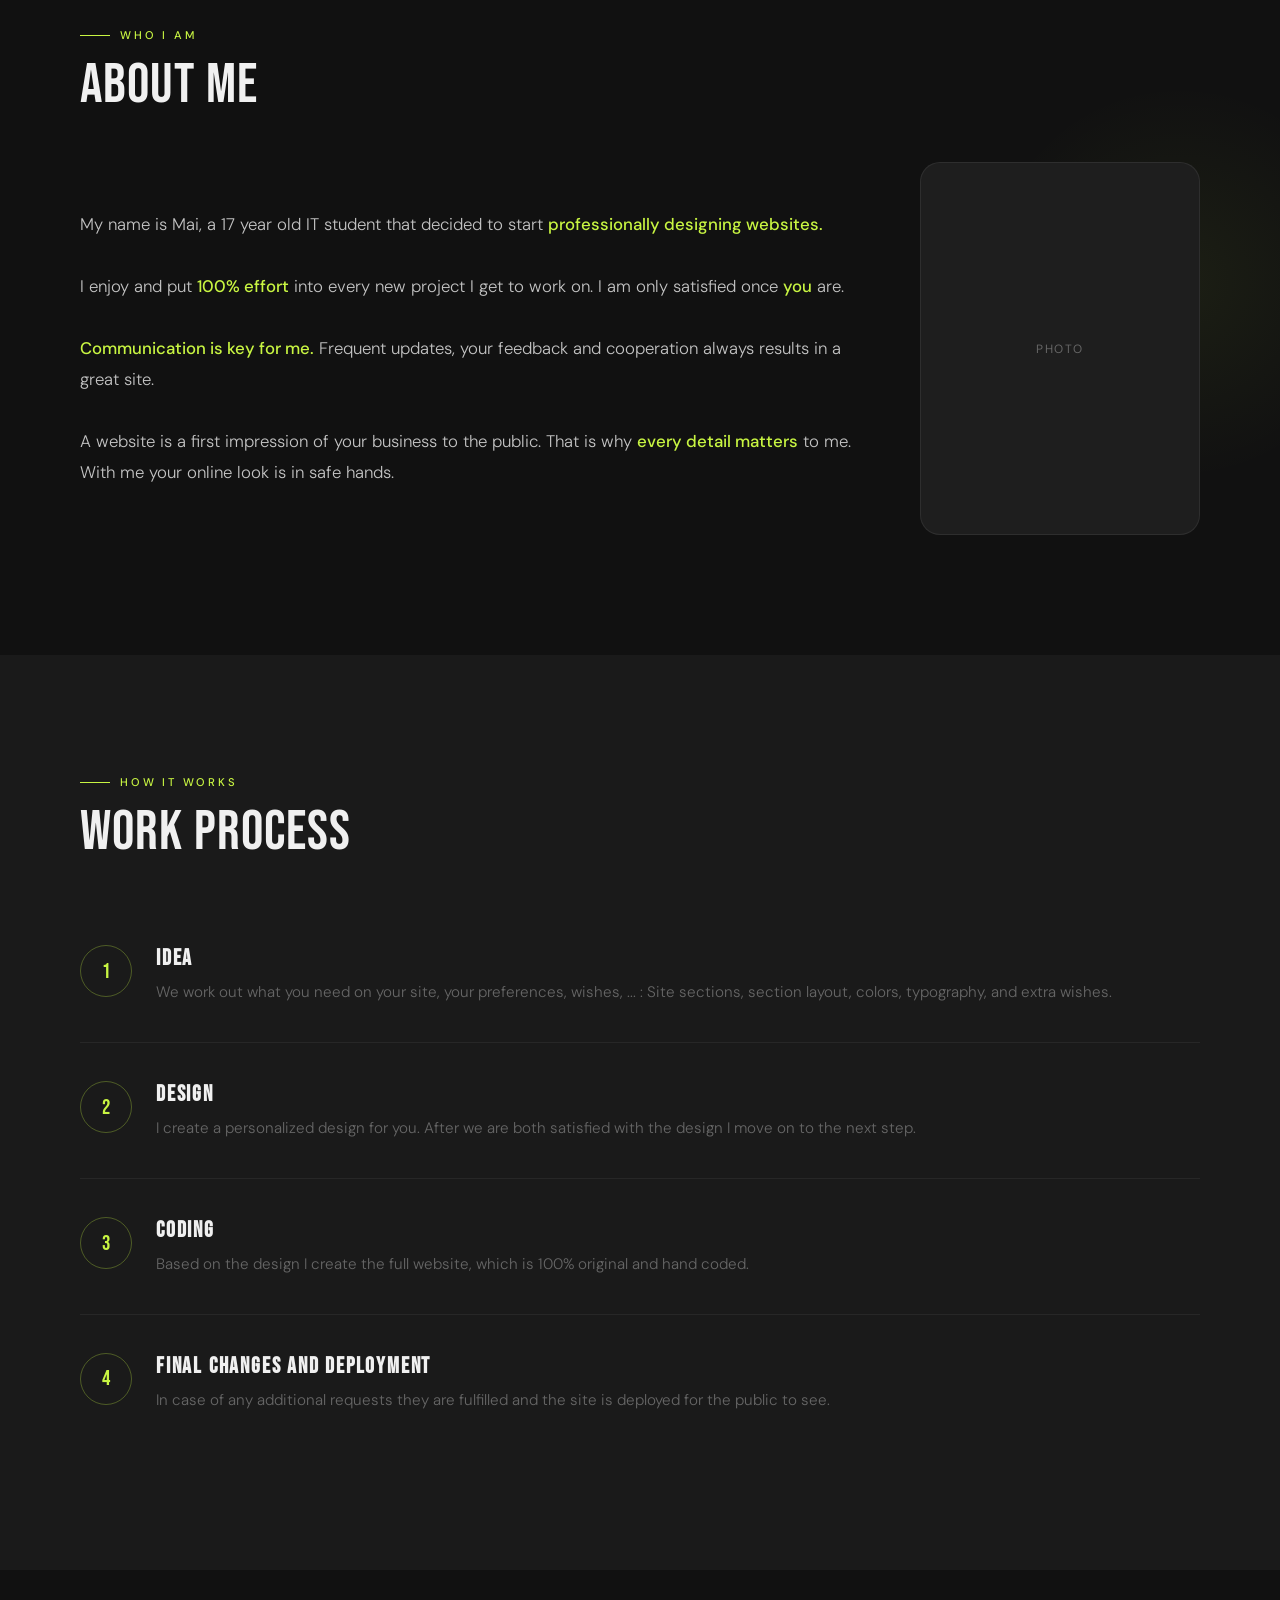
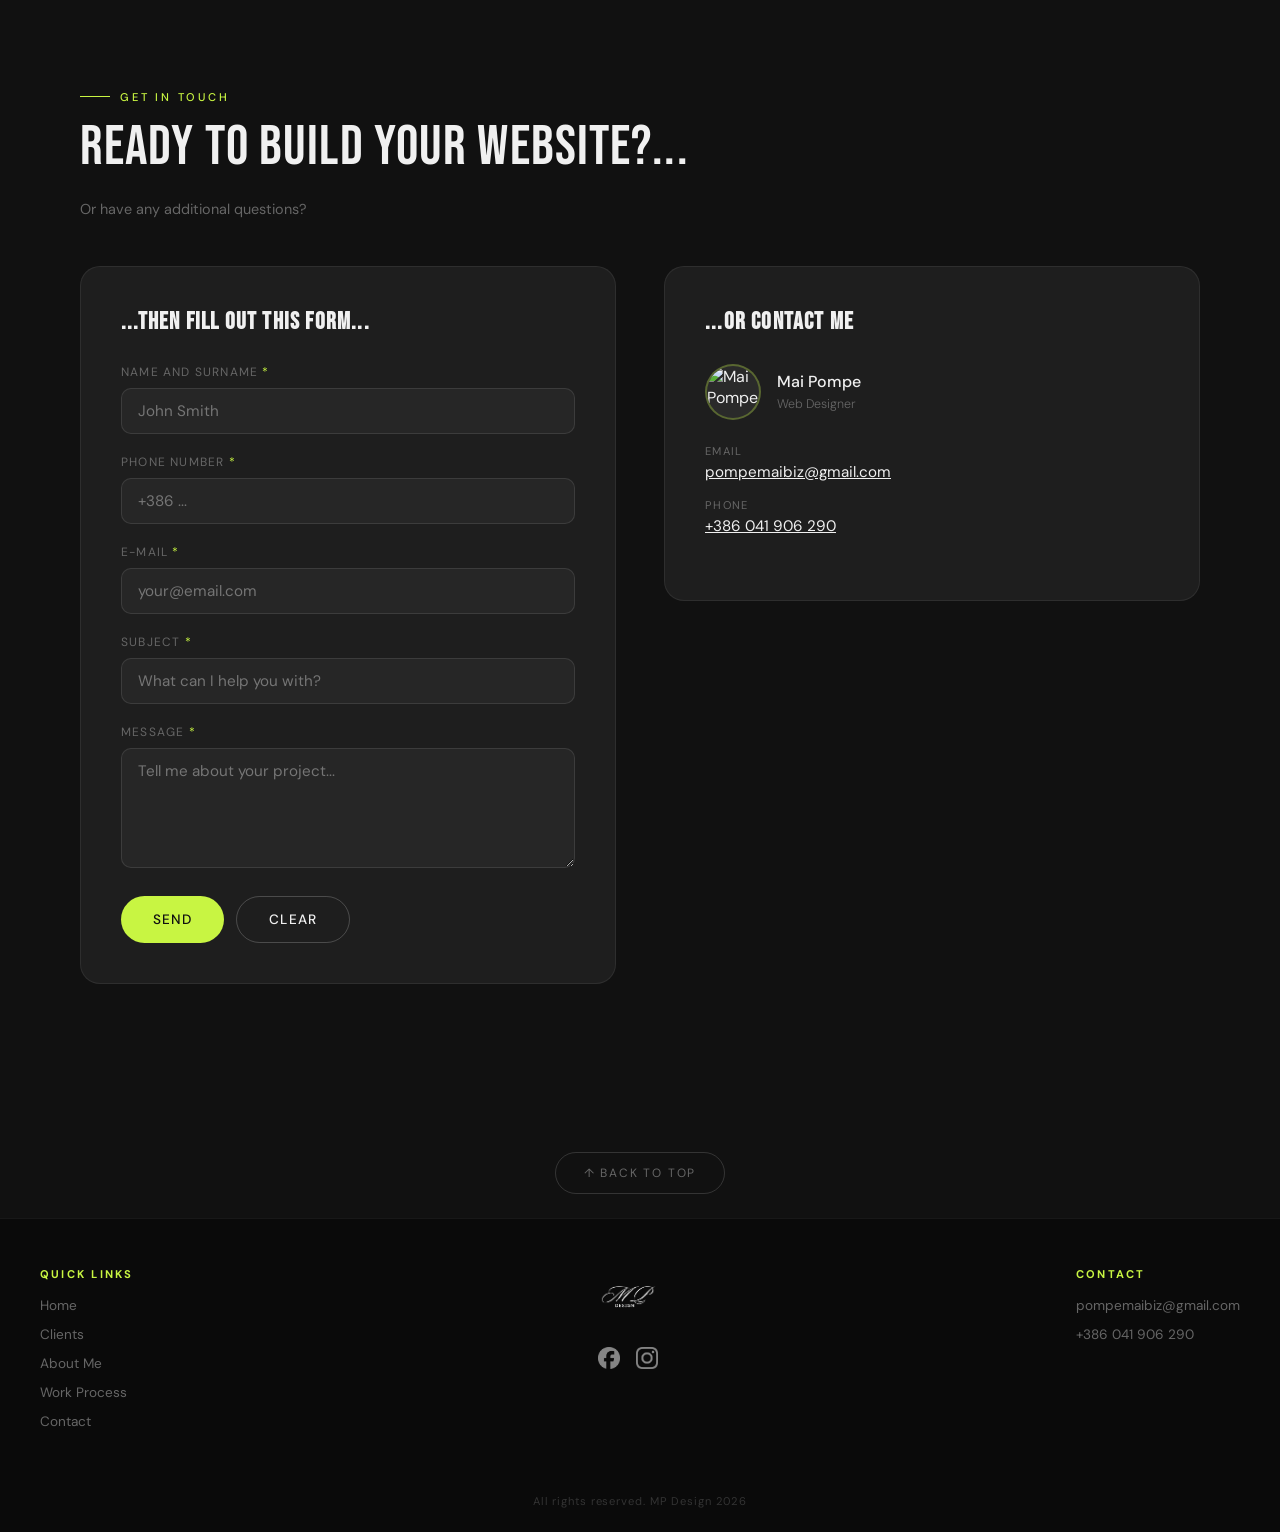
==== commit 75ccb39b: "website buillder added" ====
--- a/index.html
+++ b/index.html
@@ -27,7 +27,8 @@
         <a href="#aboutMe">About Me</a>
         <a href="#workProcess">Work Process</a>
         <a href="#contact">Contact</a>
-        <a href="componentry.html">MP Componentry</a>
+        <a href="componentry.html" class="nav-external">MP Componentry</a>
+        <a href="websiteBuilder.html" class="nav-external">MP Website Builder</a>
     </div>
 
     <nav id="desktopNavbar">
@@ -37,7 +38,8 @@
         <a href="#aboutMe">About Me</a>
         <a href="#workProcess">Work Process</a>
         <a href="#contact">Contact</a>
-        <a href="componentry.html">MP Componentry</a>
+        <a href="componentry.html" class="nav-external">MP Componentry</a>
+        <a href="websiteBuilder.html" class="nav-external">MP Website Builder</a>
     </nav>
 
     <section id="landingPage">
--- a/portfolio.css
+++ b/portfolio.css
@@ -95,6 +95,12 @@
 }
 .nav-drawer a:hover { color: var(--white); }
 .nav-drawer a:hover::before { opacity: 1; transform: scale(1); }
+.nav-drawer a.nav-external {
+    color: var(--lime);
+    opacity: 0.7;
+}
+.nav-drawer a.nav-external:hover { opacity: 1; }
+
 #navbar.open ~ .nav-drawer a { animation: slideIn 0.4s ease both; }
 #navbar.open ~ .nav-drawer a:nth-child(1) { animation-delay: 0.05s; }
 #navbar.open ~ .nav-drawer a:nth-child(2) { animation-delay: 0.10s; }
@@ -746,6 +752,8 @@
     }
     #desktopNavbar a:hover { color: var(--white); }
     #desktopNavbar a:hover::after { transform: scaleX(1); }
+    #desktopNavbar a.nav-external { color: rgba(200,245,66,0.6); }
+    #desktopNavbar a.nav-external:hover { color: var(--lime); }
 
     /* LANDING */
     #landingPage { padding-top: 100px; }
